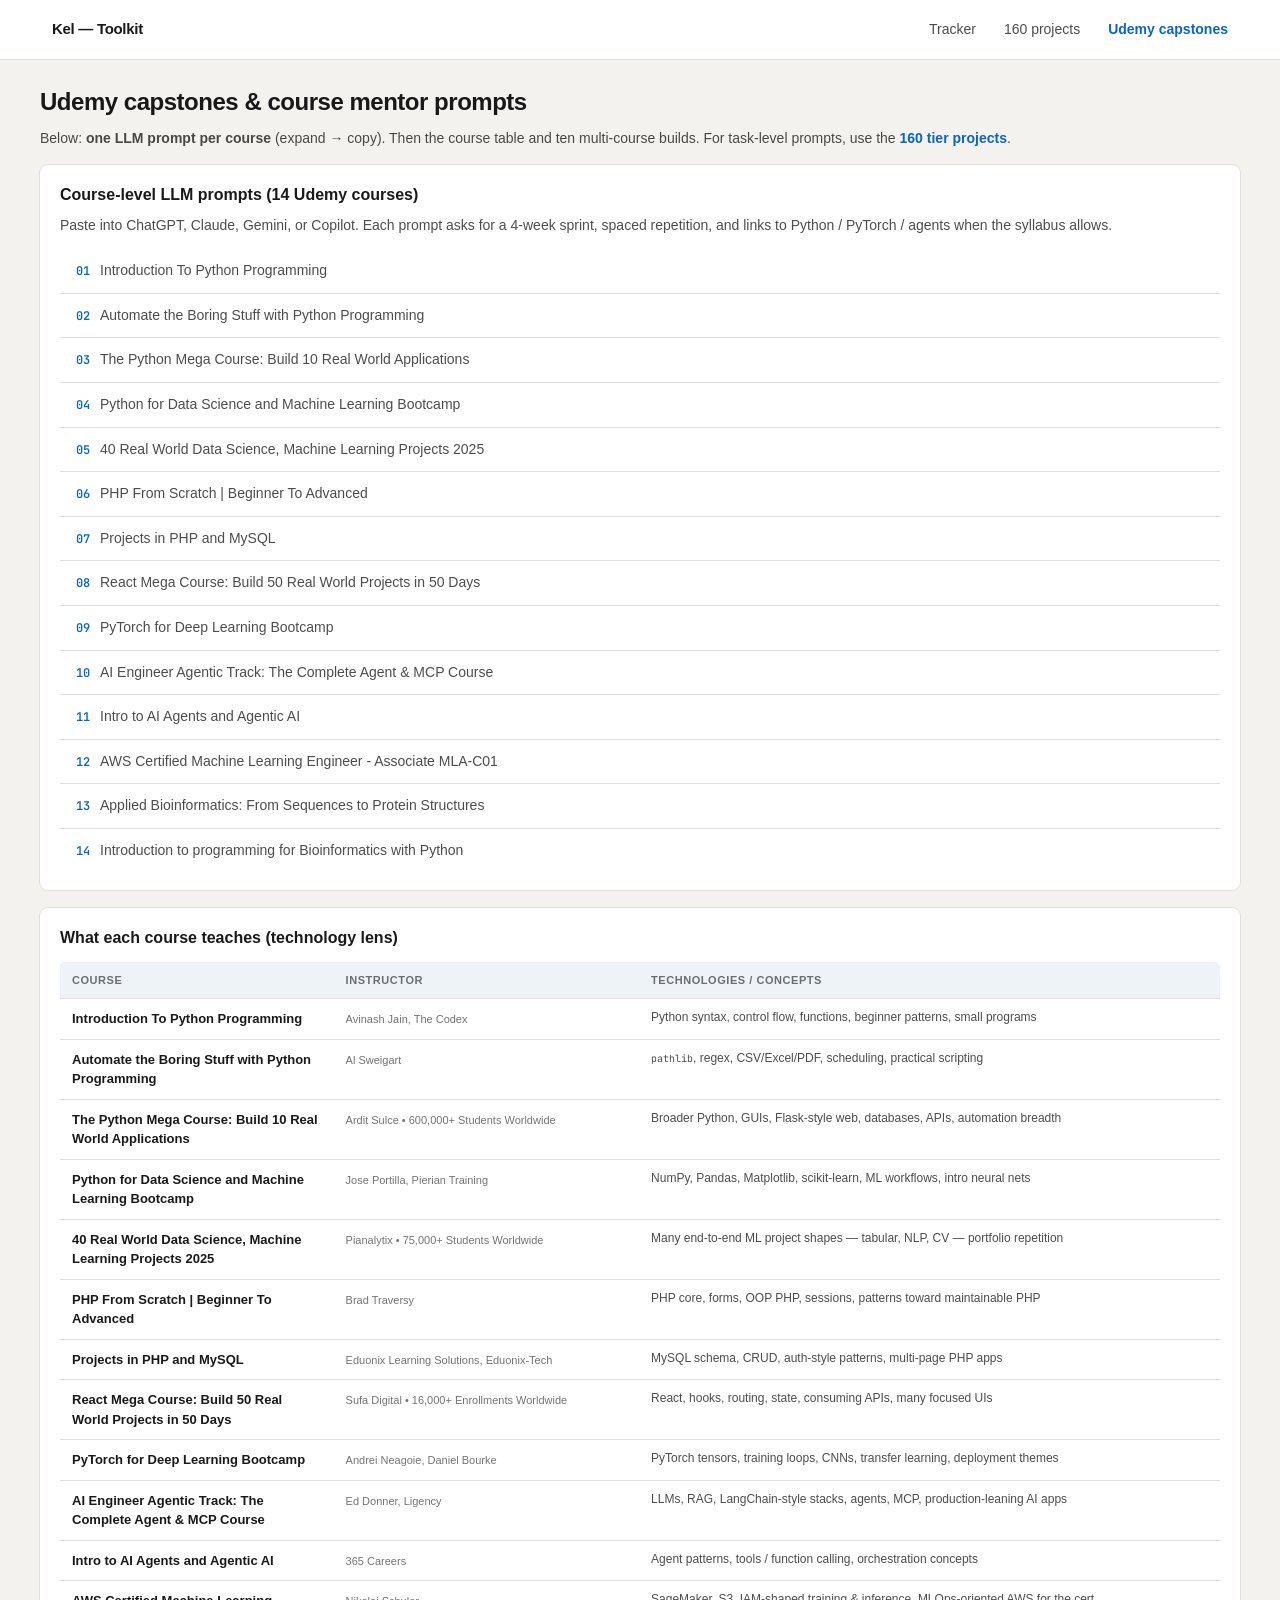
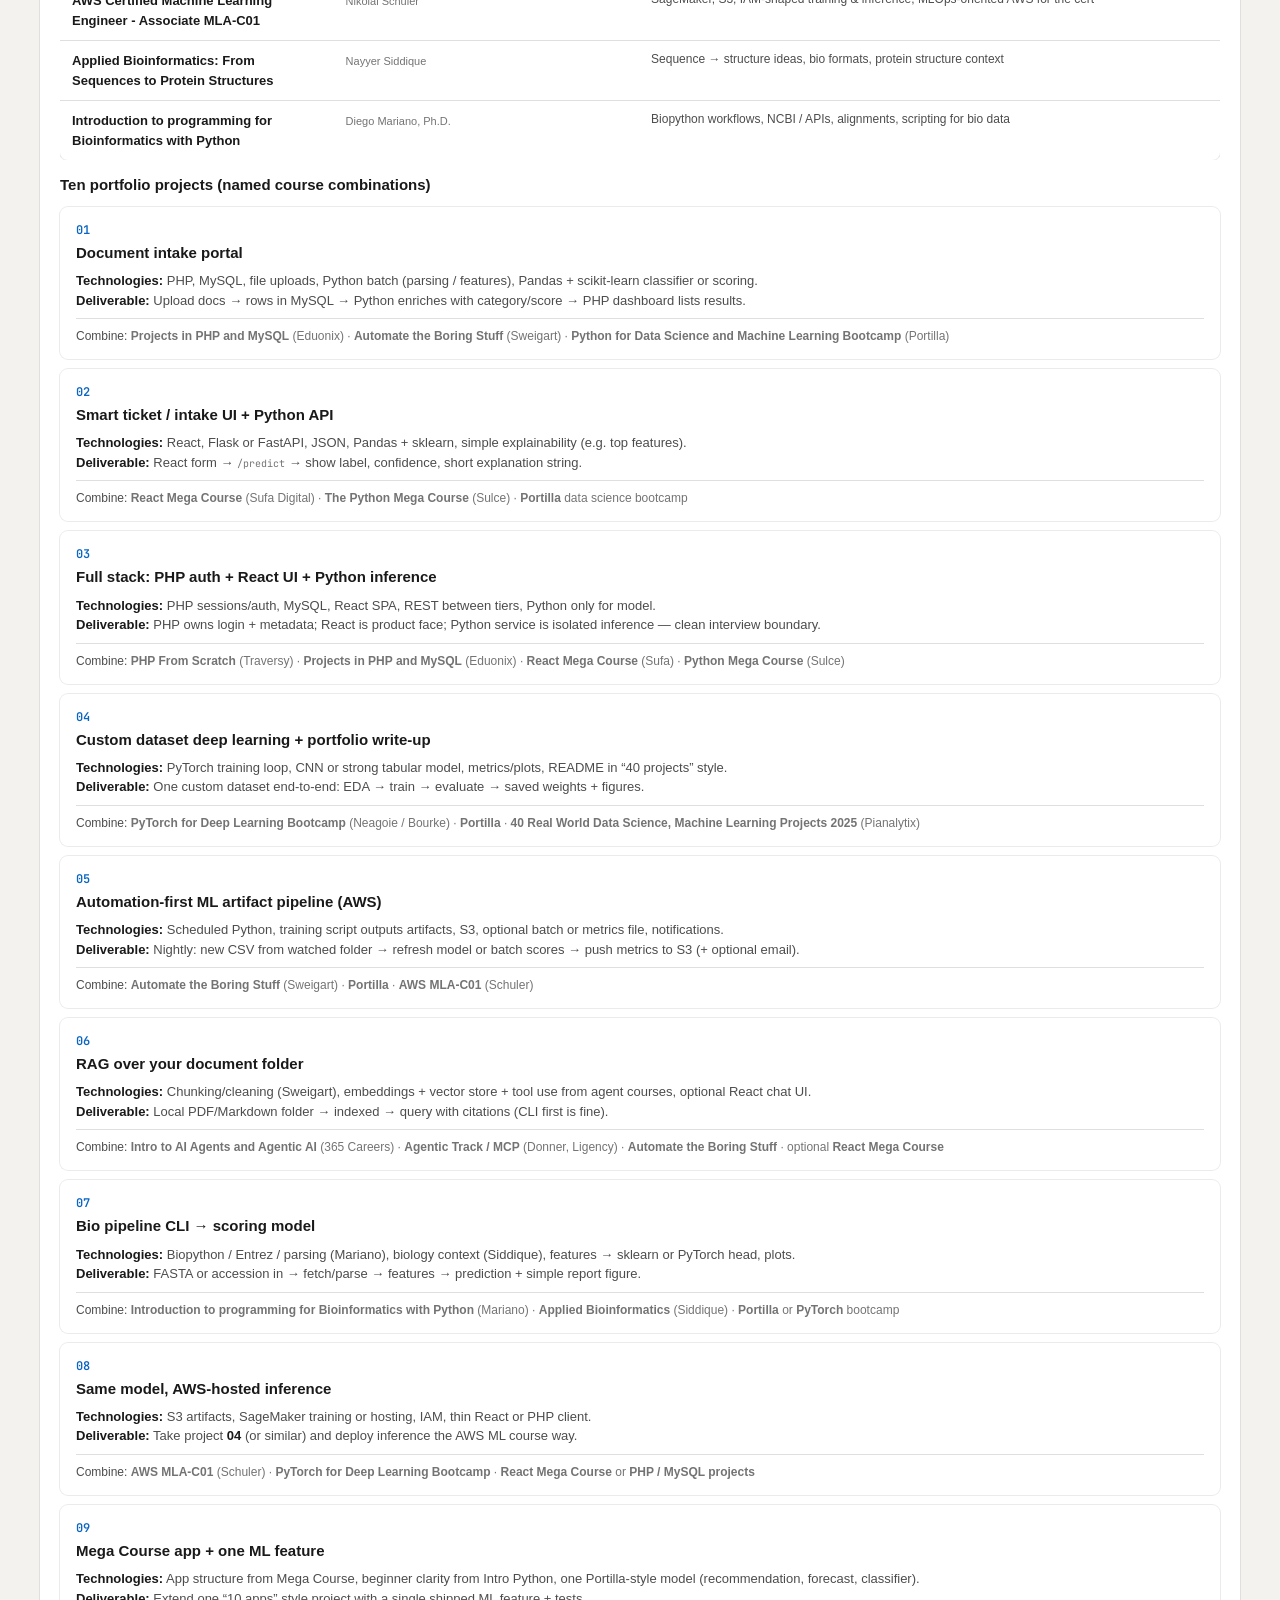
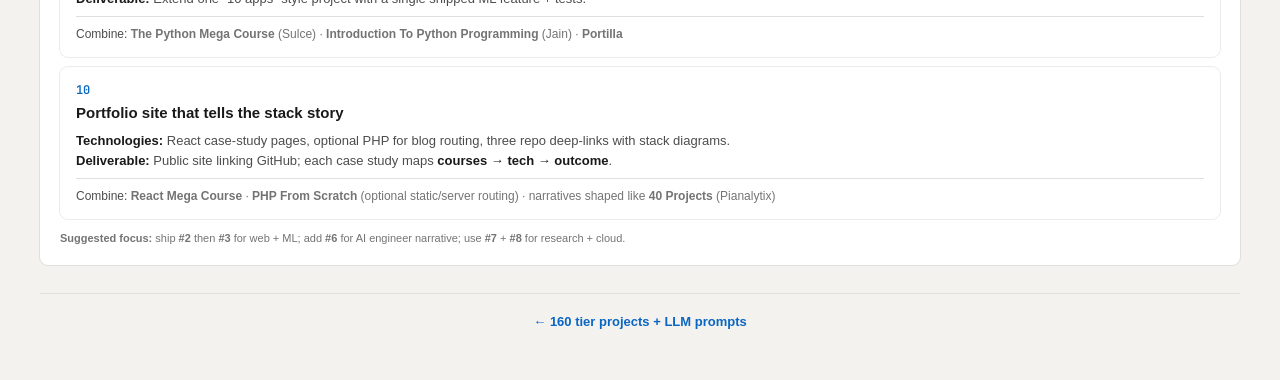
==== capstones.html @ 595ff586 "Initial commit: career toolkit, tracker, curriculum, capstones Made-with: Cursor" ====
<!DOCTYPE html>
<html lang="en">
<head>
<meta charset="UTF-8">
<meta name="viewport" content="width=device-width, initial-scale=1.0">
<title>Udemy capstones — Career toolkit</title>
<link rel="preconnect" href="https://fonts.googleapis.com">
<link href="https://fonts.googleapis.com/css2?family=JetBrains+Mono:wght@400;500&display=swap" rel="stylesheet">
<link rel="stylesheet" href="site.css">
</head>
<body>
<nav class="site-nav">
  <a href="index.html" class="site-brand-link">Kel — Toolkit</a>
  <a href="career_threshold_tracker.html">Tracker</a>
  <a href="curriculum.html">160 projects</a>
  <a href="capstones.html" class="nav-hi">Udemy capstones</a>
</nav>

<div class="sub-hero">
  <h1>Udemy capstones &amp; course mentor prompts</h1>
  <p>Below: <strong>one LLM prompt per course</strong> (expand → copy). Then the course table and ten multi-course builds. For task-level prompts, use the <a href="curriculum.html" class="text-link">160 tier projects</a>.</p>
</div>

<div class="proj-panel" id="udemy-prompts" style="margin-top:0">
  <div class="proj-title">Course-level LLM prompts (14 Udemy courses)</div>
  <p class="proj-intro">Paste into ChatGPT, Claude, Gemini, or Copilot. Each prompt asks for a 4-week sprint, spaced repetition, and links to Python / PyTorch / agents when the syllabus allows.</p>
  <div id="course-prompts-mount"></div>
</div>

<div class="proj-panel">
  <div class="proj-title">What each course teaches (technology lens)</div>
  <div class="ct-wrap">
    <table class="ct" aria-label="Courses and technologies">
      <thead>
        <tr><th>Course</th><th>Instructor</th><th>Technologies / concepts</th></tr>
      </thead>
      <tbody>
        <tr>
          <td>Introduction To Python Programming</td>
          <td><span class="ins">Avinash Jain, The Codex</span></td>
          <td class="tech">Python syntax, control flow, functions, beginner patterns, small programs</td>
        </tr>
        <tr>
          <td>Automate the Boring Stuff with Python Programming</td>
          <td><span class="ins">Al Sweigart</span></td>
          <td class="tech"><code style="font-family:var(--mono);font-size:10px">pathlib</code>, regex, CSV/Excel/PDF, scheduling, practical scripting</td>
        </tr>
        <tr>
          <td>The Python Mega Course: Build 10 Real World Applications</td>
          <td><span class="ins">Ardit Sulce • 600,000+ Students Worldwide</span></td>
          <td class="tech">Broader Python, GUIs, Flask-style web, databases, APIs, automation breadth</td>
        </tr>
        <tr>
          <td>Python for Data Science and Machine Learning Bootcamp</td>
          <td><span class="ins">Jose Portilla, Pierian Training</span></td>
          <td class="tech">NumPy, Pandas, Matplotlib, scikit-learn, ML workflows, intro neural nets</td>
        </tr>
        <tr>
          <td>40 Real World Data Science, Machine Learning Projects 2025</td>
          <td><span class="ins">Pianalytix • 75,000+ Students Worldwide</span></td>
          <td class="tech">Many end-to-end ML project shapes — tabular, NLP, CV — portfolio repetition</td>
        </tr>
        <tr>
          <td>PHP From Scratch | Beginner To Advanced</td>
          <td><span class="ins">Brad Traversy</span></td>
          <td class="tech">PHP core, forms, OOP PHP, sessions, patterns toward maintainable PHP</td>
        </tr>
        <tr>
          <td>Projects in PHP and MySQL</td>
          <td><span class="ins">Eduonix Learning Solutions, Eduonix-Tech</span></td>
          <td class="tech">MySQL schema, CRUD, auth-style patterns, multi-page PHP apps</td>
        </tr>
        <tr>
          <td>React Mega Course: Build 50 Real World Projects in 50 Days</td>
          <td><span class="ins">Sufa Digital • 16,000+ Enrollments Worldwide</span></td>
          <td class="tech">React, hooks, routing, state, consuming APIs, many focused UIs</td>
        </tr>
        <tr>
          <td>PyTorch for Deep Learning Bootcamp</td>
          <td><span class="ins">Andrei Neagoie, Daniel Bourke</span></td>
          <td class="tech">PyTorch tensors, training loops, CNNs, transfer learning, deployment themes</td>
        </tr>
        <tr>
          <td>AI Engineer Agentic Track: The Complete Agent &amp; MCP Course</td>
          <td><span class="ins">Ed Donner, Ligency</span></td>
          <td class="tech">LLMs, RAG, LangChain-style stacks, agents, MCP, production-leaning AI apps</td>
        </tr>
        <tr>
          <td>Intro to AI Agents and Agentic AI</td>
          <td><span class="ins">365 Careers</span></td>
          <td class="tech">Agent patterns, tools / function calling, orchestration concepts</td>
        </tr>
        <tr>
          <td>AWS Certified Machine Learning Engineer - Associate MLA-C01</td>
          <td><span class="ins">Nikolai Schuler</span></td>
          <td class="tech">SageMaker, S3, IAM-shaped training &amp; inference, MLOps-oriented AWS for the cert</td>
        </tr>
        <tr>
          <td>Applied Bioinformatics: From Sequences to Protein Structures</td>
          <td><span class="ins">Nayyer Siddique</span></td>
          <td class="tech">Sequence → structure ideas, bio formats, protein structure context</td>
        </tr>
        <tr>
          <td>Introduction to programming for Bioinformatics with Python</td>
          <td><span class="ins">Diego Mariano, Ph.D.</span></td>
          <td class="tech">Biopython workflows, NCBI / APIs, alignments, scripting for bio data</td>
        </tr>
      </tbody>
    </table>
  </div>

  <div class="combo-cap-h">Ten portfolio projects (named course combinations)</div>

  <div class="combo-card">
    <div class="combo-num">01</div>
    <div class="combo-title">Document intake portal</div>
    <div class="combo-lines">
      <strong>Technologies:</strong> PHP, MySQL, file uploads, Python batch (parsing / features), Pandas + scikit-learn classifier or scoring.<br>
      <strong>Deliverable:</strong> Upload docs → rows in MySQL → Python enriches with category/score → PHP dashboard lists results.
    </div>
    <div class="combo-course"><em>Combine:</em> <strong>Projects in PHP and MySQL</strong> (Eduonix) · <strong>Automate the Boring Stuff</strong> (Sweigart) · <strong>Python for Data Science and Machine Learning Bootcamp</strong> (Portilla)</div>
  </div>

  <div class="combo-card">
    <div class="combo-num">02</div>
    <div class="combo-title">Smart ticket / intake UI + Python API</div>
    <div class="combo-lines">
      <strong>Technologies:</strong> React, Flask or FastAPI, JSON, Pandas + sklearn, simple explainability (e.g. top features).<br>
      <strong>Deliverable:</strong> React form → <code style="font-family:var(--mono);font-size:10px;color:var(--text3)">/predict</code> → show label, confidence, short explanation string.
    </div>
    <div class="combo-course"><em>Combine:</em> <strong>React Mega Course</strong> (Sufa Digital) · <strong>The Python Mega Course</strong> (Sulce) · <strong>Portilla</strong> data science bootcamp</div>
  </div>

  <div class="combo-card">
    <div class="combo-num">03</div>
    <div class="combo-title">Full stack: PHP auth + React UI + Python inference</div>
    <div class="combo-lines">
      <strong>Technologies:</strong> PHP sessions/auth, MySQL, React SPA, REST between tiers, Python only for model.<br>
      <strong>Deliverable:</strong> PHP owns login + metadata; React is product face; Python service is isolated inference — clean interview boundary.
    </div>
    <div class="combo-course"><em>Combine:</em> <strong>PHP From Scratch</strong> (Traversy) · <strong>Projects in PHP and MySQL</strong> (Eduonix) · <strong>React Mega Course</strong> (Sufa) · <strong>Python Mega Course</strong> (Sulce)</div>
  </div>

  <div class="combo-card">
    <div class="combo-num">04</div>
    <div class="combo-title">Custom dataset deep learning + portfolio write-up</div>
    <div class="combo-lines">
      <strong>Technologies:</strong> PyTorch training loop, CNN or strong tabular model, metrics/plots, README in “40 projects” style.<br>
      <strong>Deliverable:</strong> One custom dataset end-to-end: EDA → train → evaluate → saved weights + figures.
    </div>
    <div class="combo-course"><em>Combine:</em> <strong>PyTorch for Deep Learning Bootcamp</strong> (Neagoie / Bourke) · <strong>Portilla</strong> · <strong>40 Real World Data Science, Machine Learning Projects 2025</strong> (Pianalytix)</div>
  </div>

  <div class="combo-card">
    <div class="combo-num">05</div>
    <div class="combo-title">Automation-first ML artifact pipeline (AWS)</div>
    <div class="combo-lines">
      <strong>Technologies:</strong> Scheduled Python, training script outputs artifacts, S3, optional batch or metrics file, notifications.<br>
      <strong>Deliverable:</strong> Nightly: new CSV from watched folder → refresh model or batch scores → push metrics to S3 (+ optional email).
    </div>
    <div class="combo-course"><em>Combine:</em> <strong>Automate the Boring Stuff</strong> (Sweigart) · <strong>Portilla</strong> · <strong>AWS MLA-C01</strong> (Schuler)</div>
  </div>

  <div class="combo-card">
    <div class="combo-num">06</div>
    <div class="combo-title">RAG over your document folder</div>
    <div class="combo-lines">
      <strong>Technologies:</strong> Chunking/cleaning (Sweigart), embeddings + vector store + tool use from agent courses, optional React chat UI.<br>
      <strong>Deliverable:</strong> Local PDF/Markdown folder → indexed → query with citations (CLI first is fine).
    </div>
    <div class="combo-course"><em>Combine:</em> <strong>Intro to AI Agents and Agentic AI</strong> (365 Careers) · <strong>Agentic Track / MCP</strong> (Donner, Ligency) · <strong>Automate the Boring Stuff</strong> · optional <strong>React Mega Course</strong></div>
  </div>

  <div class="combo-card">
    <div class="combo-num">07</div>
    <div class="combo-title">Bio pipeline CLI → scoring model</div>
    <div class="combo-lines">
      <strong>Technologies:</strong> Biopython / Entrez / parsing (Mariano), biology context (Siddique), features → sklearn or PyTorch head, plots.<br>
      <strong>Deliverable:</strong> FASTA or accession in → fetch/parse → features → prediction + simple report figure.
    </div>
    <div class="combo-course"><em>Combine:</em> <strong>Introduction to programming for Bioinformatics with Python</strong> (Mariano) · <strong>Applied Bioinformatics</strong> (Siddique) · <strong>Portilla</strong> or <strong>PyTorch</strong> bootcamp</div>
  </div>

  <div class="combo-card">
    <div class="combo-num">08</div>
    <div class="combo-title">Same model, AWS-hosted inference</div>
    <div class="combo-lines">
      <strong>Technologies:</strong> S3 artifacts, SageMaker training or hosting, IAM, thin React or PHP client.<br>
      <strong>Deliverable:</strong> Take project <strong>04</strong> (or similar) and deploy inference the AWS ML course way.
    </div>
    <div class="combo-course"><em>Combine:</em> <strong>AWS MLA-C01</strong> (Schuler) · <strong>PyTorch for Deep Learning Bootcamp</strong> · <strong>React Mega Course</strong> or <strong>PHP / MySQL projects</strong></div>
  </div>

  <div class="combo-card">
    <div class="combo-num">09</div>
    <div class="combo-title">Mega Course app + one ML feature</div>
    <div class="combo-lines">
      <strong>Technologies:</strong> App structure from Mega Course, beginner clarity from Intro Python, one Portilla-style model (recommendation, forecast, classifier).<br>
      <strong>Deliverable:</strong> Extend one “10 apps” style project with a single shipped ML feature + tests.
    </div>
    <div class="combo-course"><em>Combine:</em> <strong>The Python Mega Course</strong> (Sulce) · <strong>Introduction To Python Programming</strong> (Jain) · <strong>Portilla</strong></div>
  </div>

  <div class="combo-card">
    <div class="combo-num">10</div>
    <div class="combo-title">Portfolio site that tells the stack story</div>
    <div class="combo-lines">
      <strong>Technologies:</strong> React case-study pages, optional PHP for blog routing, three repo deep-links with stack diagrams.<br>
      <strong>Deliverable:</strong> Public site linking GitHub; each case study maps <strong>courses → tech → outcome</strong>.
    </div>
    <div class="combo-course"><em>Combine:</em> <strong>React Mega Course</strong> · <strong>PHP From Scratch</strong> (optional static/server routing) · narratives shaped like <strong>40 Projects</strong> (Pianalytix)</div>
  </div>

  <p class="proj-intro" style="margin-top:0.75rem;margin-bottom:0;font-size:11px;color:var(--text3)">
    <strong>Suggested focus:</strong> ship <strong>#2</strong> then <strong>#3</strong> for web + ML; add <strong>#6</strong> for AI engineer narrative; use <strong>#7</strong> + <strong>#8</strong> for research + cloud.
  </p>
</div>

<p class="save-note"><a href="curriculum.html" class="text-link">← 160 tier projects + LLM prompts</a></p>
<script src="course_prompts.js"></script>
<script>
  renderCoursePrompts("course-prompts-mount");
</script>
</body>
</html>
---- site.css ----
/* Shared styles — LinkedIn-inspired layout, full width */
:root {
  --page-pad: clamp(16px, 4vw, 40px);

  --bg: #f3f2ef;
  --bg2: #ffffff;
  --bg3: #eef3f8;
  --border: #e0dfdc;
  --border-hi: #d0cfcd;
  --text: rgba(0, 0, 0, 0.9);
  --text2: rgba(0, 0, 0, 0.7);
  --text3: rgba(0, 0, 0, 0.55);

  --accent: #0a66c2;
  --accent-hover: #004182;
  --accent-bg: #e8f3ff;

  --teal: var(--accent);
  --teal-dim: var(--accent-hover);
  --teal-bg: var(--accent-bg);

  --purple: #6b3fd4;
  --purple-bg: #f3f0ff;
  --blue: #0a66c2;
  --blue-bg: #e8f3ff;
  --amber: #b54708;
  --pink: #b2407a;
  --font: -apple-system, BlinkMacSystemFont, "Segoe UI", Roboto, "Helvetica Neue", Helvetica, Arial, sans-serif;
  --mono: "JetBrains Mono", ui-monospace, "Cascadia Code", monospace;
  --radius: 8px;
  --radius-lg: 8px;
  --shadow-card: 0 0 0 1px rgba(0, 0, 0, 0.08);
  --shadow-card-hover: 0 0 0 1px rgba(0, 0, 0, 0.12), 0 4px 12px rgba(0, 0, 0, 0.06);
}

.text-link {
  color: var(--accent);
  text-decoration: none;
  font-weight: 600;
}
.text-link:hover {
  text-decoration: underline;
  color: var(--accent-hover);
}

* { box-sizing: border-box; margin: 0; padding: 0; }
html {
  background: var(--bg);
  color: var(--text);
  font-family: var(--font);
  font-size: 14px;
  line-height: 1.5;
}
body {
  margin: 0;
  max-width: none;
  width: 100%;
  padding: 0 var(--page-pad) 3.5rem;
  box-sizing: border-box;
}

.site-nav {
  display: flex;
  flex-wrap: wrap;
  align-items: center;
  gap: 2px 4px;
  padding: 10px var(--page-pad);
  margin-left: calc(-1 * var(--page-pad));
  margin-right: calc(-1 * var(--page-pad));
  margin-bottom: 20px;
  width: calc(100% + 2 * var(--page-pad));
  max-width: 100vw;
  box-sizing: border-box;
  background: var(--bg2);
  border: none;
  border-bottom: 1px solid var(--border);
  border-radius: 0;
  box-shadow: none;
}
.site-nav a {
  font-size: 14px;
  font-weight: 500;
  color: var(--text2);
  text-decoration: none;
  padding: 8px 12px;
  border-radius: 4px;
  border: none;
  transition: background 0.15s, color 0.15s;
}
.site-nav a:hover {
  color: var(--text);
  background: var(--bg3);
}
.site-nav a.nav-hi {
  color: var(--accent);
  background: transparent;
  font-weight: 600;
}
.site-nav .site-brand-link {
  font-size: 15px;
  font-weight: 600;
  color: var(--text);
  margin-right: auto;
  letter-spacing: -0.02em;
  text-transform: none;
  text-decoration: none;
}
.site-nav .site-brand-link:hover {
  color: var(--accent);
  background: transparent;
}

.sub-hero { padding: 0.35rem 0 1.1rem; }
.sub-hero h1 { font-size: 24px; font-weight: 600; margin-bottom: 8px; letter-spacing: -0.02em; color: var(--text); }
.sub-hero p { font-size: 14px; color: var(--text2); line-height: 1.55; }

.proj-panel {
  background: var(--bg2);
  border: none;
  border-radius: var(--radius-lg);
  padding: 18px 20px;
  margin-top: 1.25rem;
  box-shadow: var(--shadow-card);
}
.proj-title { font-size: 16px; font-weight: 600; color: var(--text); margin-bottom: 8px; }
.proj-intro { font-size: 14px; color: var(--text2); line-height: 1.55; margin-bottom: 12px; }

.compound-intro { font-size: 14px; color: var(--text2); line-height: 1.55; margin-bottom: 1rem; }
.compound-legend {
  display: grid;
  grid-template-columns: repeat(auto-fill, minmax(200px, 1fr));
  gap: 8px;
  margin-bottom: 1.25rem;
  font-size: 12px;
  color: var(--text3);
  line-height: 1.45;
}
.compound-legend span {
  padding: 8px 12px;
  border-radius: var(--radius);
  background: var(--bg2);
  border: none;
  box-shadow: var(--shadow-card);
}

.tier-grid {
  display: grid;
  gap: 12px;
  margin-top: 1rem;
  grid-template-columns: repeat(auto-fill, minmax(min(100%, 320px), 1fr));
}
.tier-link-card {
  display: flex;
  align-items: flex-start;
  gap: 14px;
  padding: 16px 18px;
  background: var(--bg2);
  border: none;
  border-radius: var(--radius);
  text-decoration: none;
  color: inherit;
  box-shadow: var(--shadow-card);
  transition: box-shadow 0.2s, transform 0.15s;
}
.tier-link-card:hover {
  box-shadow: var(--shadow-card-hover);
  transform: translateY(-1px);
}
.tier-link-card .tn { font-family: var(--mono); font-size: 18px; font-weight: 600; color: var(--accent); min-width: 28px; }
.tier-link-card .tt { font-size: 15px; font-weight: 600; color: var(--text); margin-bottom: 4px; }
.tier-link-card .td { font-size: 13px; color: var(--text3); line-height: 1.45; }

.tier-block {
  border: none;
  border-radius: var(--radius-lg);
  margin-bottom: 1rem;
  overflow: hidden;
  background: var(--bg2);
  box-shadow: var(--shadow-card);
}
.tier-block.t1 { border-left: 4px solid var(--text3); }
.tier-block.t2 { border-left: 4px solid #6a7d72; }
.tier-block.t3 { border-left: 4px solid var(--teal-dim); }
.tier-block.t4 { border-left: 4px solid var(--teal); }
.tier-block.t5 { border-left: 4px solid var(--blue); }
.tier-block.t6 { border-left: 4px solid var(--purple); }
.tier-block.t7 { border-left: 4px solid var(--amber); }
.tier-block.t8 { border-left: 4px solid var(--pink); }
.tier-head {
  display: flex;
  align-items: flex-start;
  gap: 12px;
  padding: 14px 16px;
  background: var(--bg3);
  border-bottom: 1px solid var(--border);
}
.tier-num {
  font-family: var(--mono);
  font-size: 22px;
  font-weight: 600;
  color: var(--accent);
  line-height: 1;
  min-width: 28px;
}
.tier-head-text { flex: 1; min-width: 0; }
.tier-name { font-size: 15px; font-weight: 600; color: var(--text); margin: 0 0 4px; line-height: 1.25; }
.tier-hint { font-size: 13px; color: var(--text3); margin: 0; line-height: 1.45; }
.tier-count { font-family: var(--mono); font-size: 11px; color: var(--text3); white-space: nowrap; padding-top: 4px; }
.tier-projects { padding: 0; }

.cp-proj { border-bottom: 1px solid var(--border); }
.cp-proj:last-child { border-bottom: none; }
.cp-proj summary {
  list-style: none;
  cursor: pointer;
  display: flex;
  align-items: baseline;
  gap: 10px;
  padding: 12px 16px;
  font-size: 14px;
  color: var(--text);
  transition: background 0.15s;
}
.cp-proj summary::-webkit-details-marker { display: none; }
.cp-proj summary::marker { content: ""; }
.cp-proj summary:hover { background: var(--bg3); }
.cp-proj[open] summary { background: var(--bg3); border-bottom: 1px solid var(--border); }
.cp-proj-num { font-family: var(--mono); font-size: 12px; color: var(--accent); font-weight: 600; flex-shrink: 0; }
.cp-proj-title { font-weight: 500; color: var(--text2); line-height: 1.4; }
.cp-proj-body { padding: 0 16px 16px 16px; padding-left: 52px; }
.cp-proj-label {
  font-size: 11px;
  font-weight: 600;
  text-transform: uppercase;
  letter-spacing: 0.06em;
  color: var(--text3);
  margin: 10px 0 4px;
}
.cp-proj-label:first-child { margin-top: 4px; }
.cp-proj-text { font-size: 13px; color: var(--text2); line-height: 1.5; margin: 0; }

.prompt-block { margin-top: 12px; padding-top: 12px; border-top: 1px dashed var(--border); }
.prompt-hint { font-size: 12px; color: var(--text3); margin: 4px 0 8px; line-height: 1.45; }
.prompt-box {
  width: 100%;
  min-height: 200px;
  padding: 12px 14px;
  font-family: var(--mono);
  font-size: 11px;
  line-height: 1.45;
  color: var(--text2);
  background: var(--bg3);
  border: 1px solid var(--border);
  border-radius: var(--radius);
  resize: vertical;
  margin-bottom: 8px;
}
.copy-btn {
  font-family: var(--font);
  font-size: 13px;
  font-weight: 600;
  padding: 8px 20px;
  border-radius: 24px;
  border: 1px solid var(--accent);
  background: transparent;
  color: var(--accent);
  cursor: pointer;
  transition: background 0.15s, border-color 0.15s;
}
.copy-btn:hover {
  background: var(--accent-bg);
  border-color: var(--accent-hover);
  color: var(--accent-hover);
}
.copy-btn.copied { color: var(--text); border-color: var(--border-hi); background: var(--bg3); }

.ct-wrap { overflow-x: auto; margin: 12px 0 1rem; -webkit-overflow-scrolling: touch; }
.ct {
  width: 100%;
  min-width: 520px;
  border-collapse: collapse;
  font-size: 12px;
  border: none;
  border-radius: var(--radius);
  overflow: hidden;
  background: var(--bg2);
  box-shadow: var(--shadow-card);
}
.ct th, .ct td { padding: 10px 12px; text-align: left; border-bottom: 1px solid var(--border); vertical-align: top; }
.ct th { background: var(--bg3); color: var(--text3); font-weight: 600; font-size: 11px; text-transform: uppercase; letter-spacing: 0.05em; }
.ct tr:last-child td { border-bottom: none; }
.ct td:first-child { color: var(--text); font-weight: 600; font-size: 13px; max-width: 220px; }
.ct .ins { display: block; color: var(--text3); font-size: 11px; font-weight: 400; margin-top: 3px; line-height: 1.35; }
.ct .tech { color: var(--text2); line-height: 1.45; }
.combo-cap-h { font-size: 15px; font-weight: 600; color: var(--text); margin: 1rem 0 10px; }
.combo-card {
  border: none;
  border-radius: var(--radius);
  padding: 14px 16px;
  margin-bottom: 10px;
  background: var(--bg2);
  box-shadow: var(--shadow-card);
}
.combo-num { font-family: var(--mono); font-size: 12px; color: var(--accent); font-weight: 600; margin-bottom: 4px; }
.combo-title { font-size: 15px; font-weight: 600; color: var(--text); margin-bottom: 8px; line-height: 1.35; }
.combo-lines { font-size: 13px; color: var(--text2); line-height: 1.5; }
.combo-lines strong { color: var(--text); font-weight: 600; }
.combo-course { margin: 8px 0 0; padding: 8px 0 0; border-top: 1px solid var(--border); font-size: 12px; color: var(--text3); line-height: 1.5; }
.combo-course em { color: var(--text2); font-style: normal; }

.save-note {
  text-align: center;
  font-size: 13px;
  color: var(--text3);
  margin-top: 2rem;
  padding-top: 1.25rem;
  border-top: 1px solid var(--border);
}

@media (max-width: 520px) {
  .cp-proj-body { padding-left: 16px; }
  .tier-head { flex-wrap: wrap; }
  .tier-count { width: 100%; padding-top: 8px; }
}

/* Tier tabs — full bleed + sticky */
.tier-tabs {
  display: flex;
  flex-wrap: nowrap;
  gap: 6px;
  align-items: center;
  padding: 10px var(--page-pad);
  margin-left: calc(-1 * var(--page-pad));
  margin-right: calc(-1 * var(--page-pad));
  margin-bottom: 1.25rem;
  width: calc(100% + 2 * var(--page-pad));
  max-width: 100vw;
  box-sizing: border-box;
  background: var(--bg2);
  border: none;
  border-bottom: 1px solid var(--border);
  border-radius: 0;
  overflow-x: auto;
  -webkit-overflow-scrolling: touch;
  scrollbar-width: thin;
  position: sticky;
  top: 0;
  z-index: 20;
  box-shadow: 0 1px 2px rgba(0, 0, 0, 0.06);
}
.tier-tabs::-webkit-scrollbar { height: 4px; }
.tier-tabs::-webkit-scrollbar-thumb {
  background: var(--border-hi);
  border-radius: 2px;
}
.tier-tab {
  flex: 0 0 auto;
  font-family: var(--mono);
  font-size: 13px;
  font-weight: 600;
  padding: 8px 14px;
  border-radius: 24px;
  border: 1px solid transparent;
  color: var(--text2);
  text-decoration: none;
  transition: color 0.15s, border-color 0.15s, background 0.15s;
  line-height: 1.2;
}
.tier-tab:hover {
  color: var(--accent);
  border-color: var(--border);
  background: var(--bg3);
}
.tier-tab.is-active {
  color: var(--accent);
  border-color: var(--accent);
  background: var(--accent-bg);
  pointer-events: none;
  cursor: default;
}
.tier-tab.tier-tab-overview {
  font-family: var(--font);
  font-weight: 600;
  font-size: 13px;
  margin-right: 4px;
  padding-left: 16px;
  padding-right: 16px;
}

@media (max-width: 600px) {
  body { padding-bottom: 2.5rem; }
}
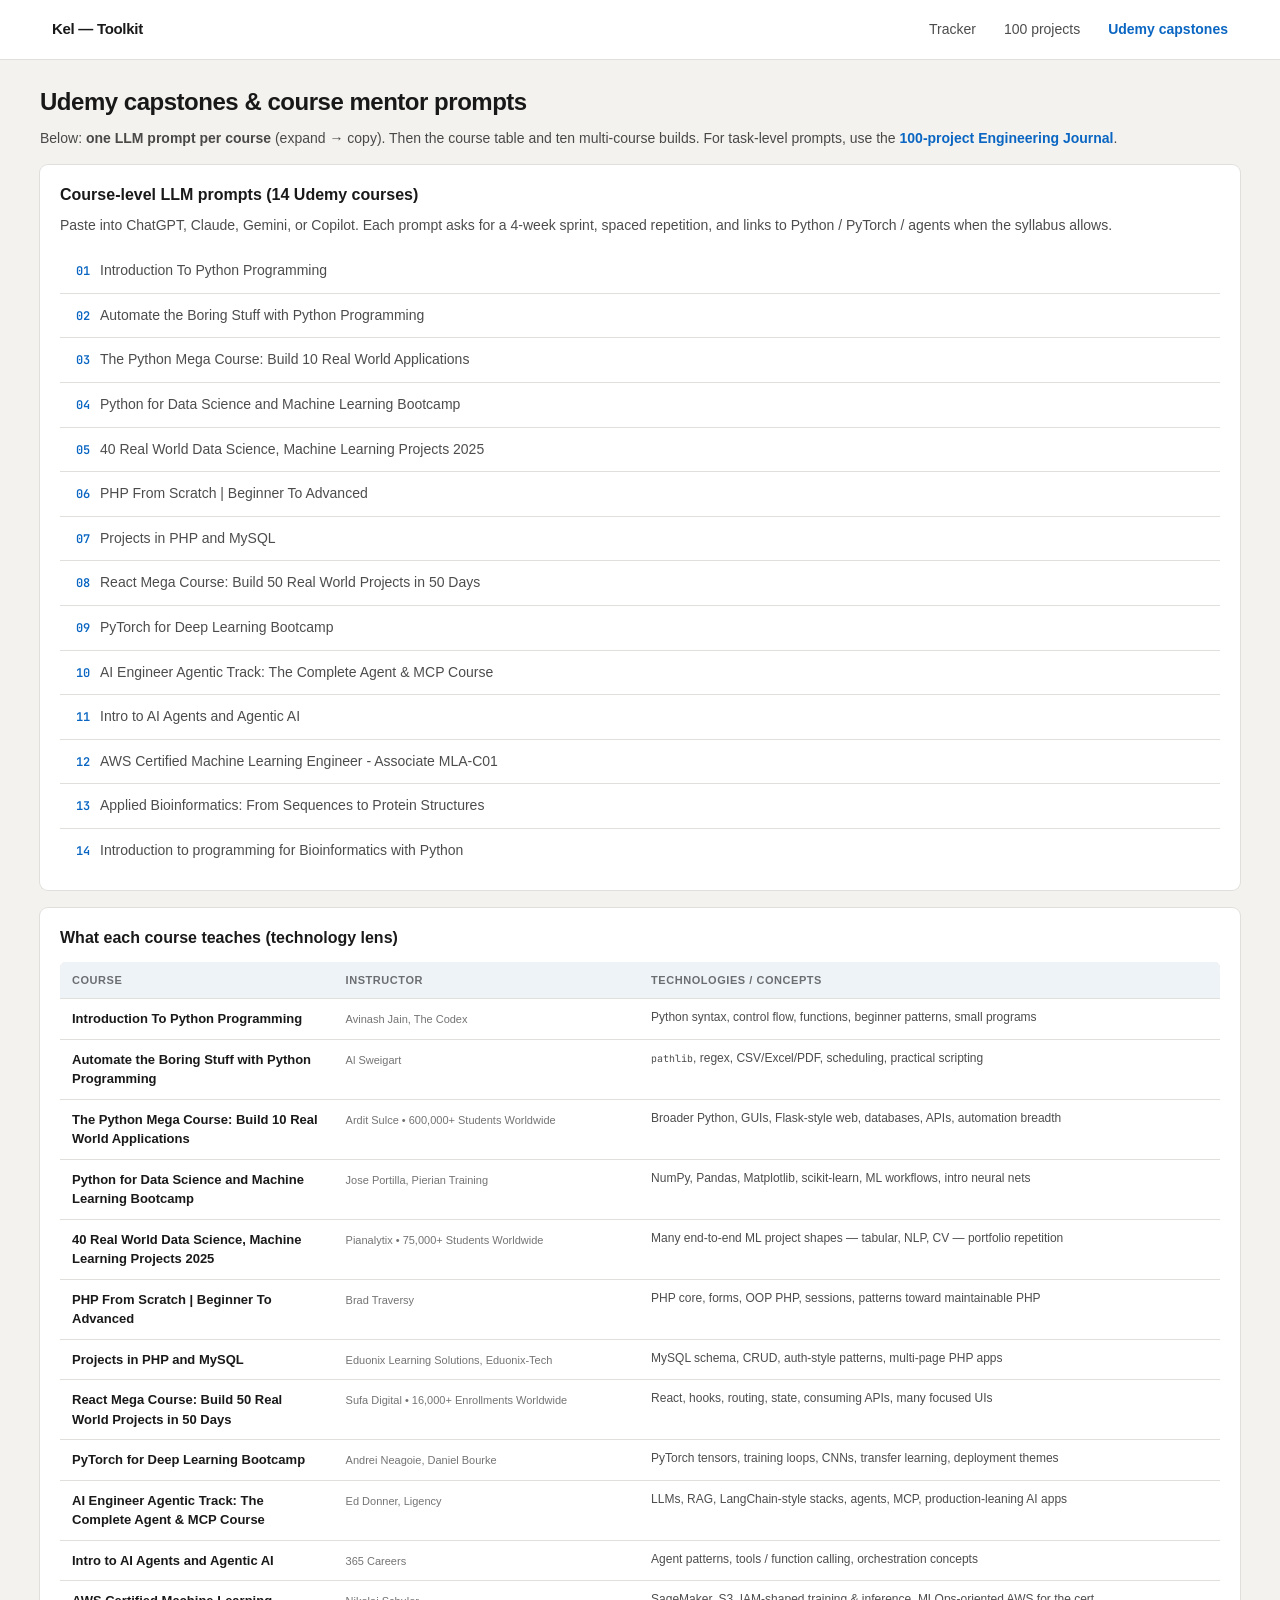
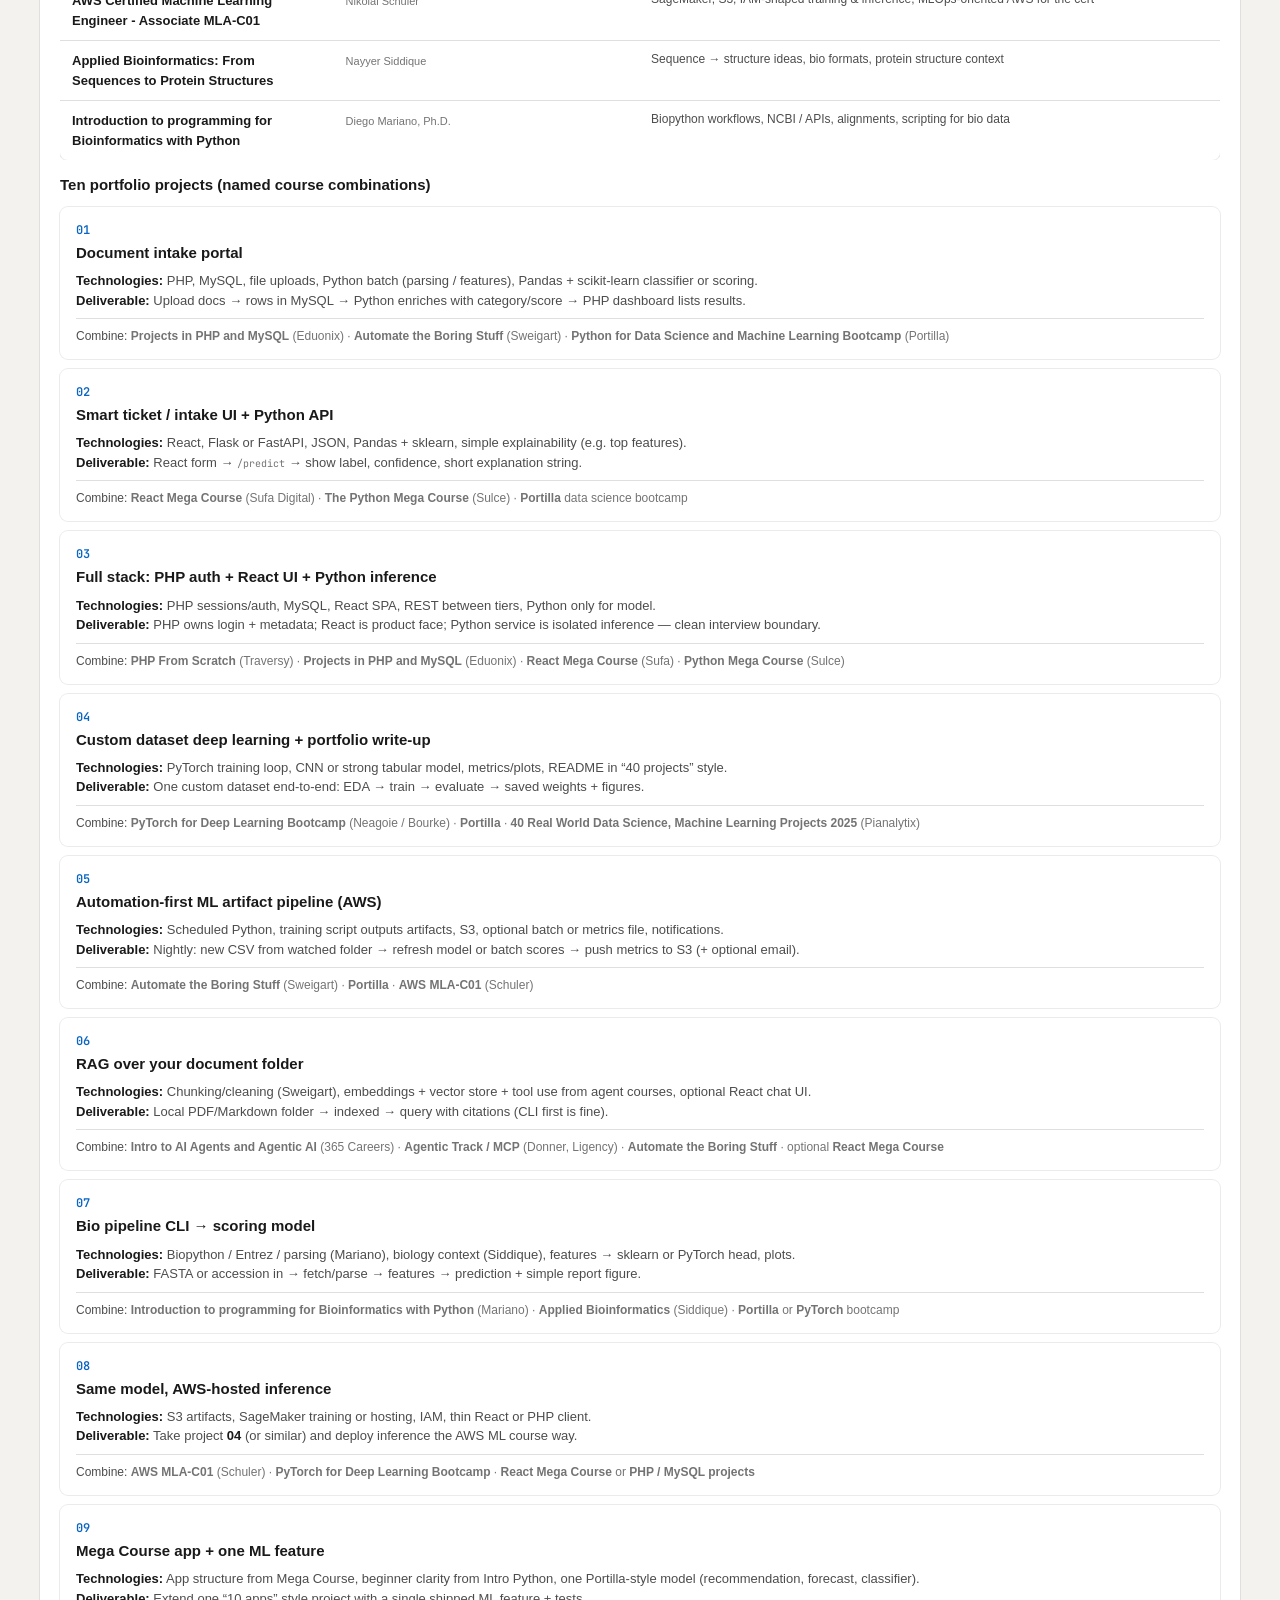
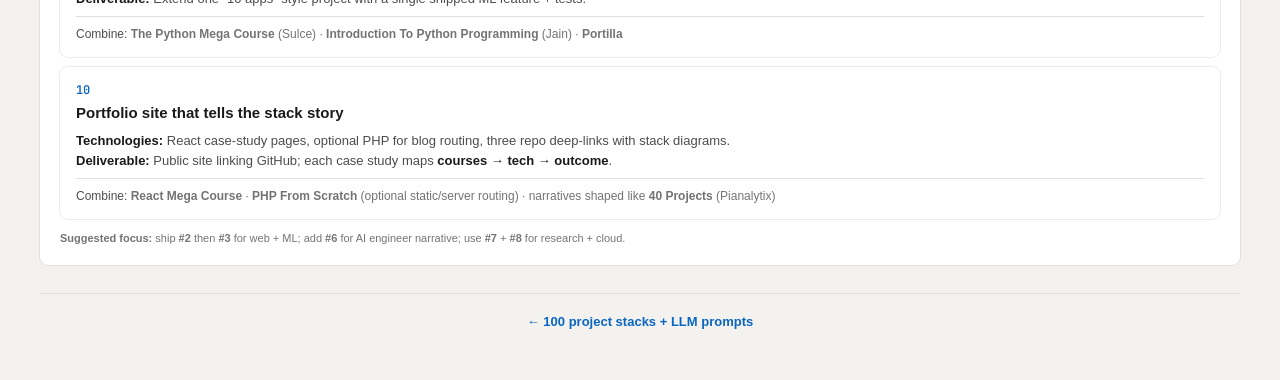
==== commit 8d686d23: "Update curriculum: LLM novice track, projects config, and site pages. Made-with: Cursor" ====
--- a/capstones.html
+++ b/capstones.html
@@ -12,13 +12,13 @@
 <nav class="site-nav">
   <a href="index.html" class="site-brand-link">Kel — Toolkit</a>
   <a href="career_threshold_tracker.html">Tracker</a>
-  <a href="curriculum.html">160 projects</a>
+  <a href="curriculum.html">100 projects</a>
   <a href="capstones.html" class="nav-hi">Udemy capstones</a>
 </nav>
 
 <div class="sub-hero">
   <h1>Udemy capstones &amp; course mentor prompts</h1>
-  <p>Below: <strong>one LLM prompt per course</strong> (expand → copy). Then the course table and ten multi-course builds. For task-level prompts, use the <a href="curriculum.html" class="text-link">160 tier projects</a>.</p>
+  <p>Below: <strong>one LLM prompt per course</strong> (expand → copy). Then the course table and ten multi-course builds. For task-level prompts, use the <a href="curriculum.html" class="text-link">100-project Engineering Journal</a>.</p>
 </div>
 
 <div class="proj-panel" id="udemy-prompts" style="margin-top:0">
@@ -216,7 +216,7 @@
   </p>
 </div>
 
-<p class="save-note"><a href="curriculum.html" class="text-link">← 160 tier projects + LLM prompts</a></p>
+<p class="save-note"><a href="curriculum.html" class="text-link">← 100 project stacks + LLM prompts</a></p>
 <script src="course_prompts.js"></script>
 <script>
   renderCoursePrompts("course-prompts-mount");
--- a/site.css
+++ b/site.css
@@ -390,3 +390,258 @@
 @media (max-width: 600px) {
   body { padding-bottom: 2.5rem; }
 }
+
+/* Portfolio projects system */
+:root {
+  --stack-teal: #1D9E75;
+  --stack-purple: #7F77DD;
+  --stack-gray: #888780;
+  --stack-amber: #BA7517;
+  --stack-blue: #378ADD;
+  --status-complete: #639922;
+  --status-progress: #BA7517;
+  --status-planned: rgba(136, 135, 128, 0.75);
+}
+
+.projects-summary {
+  display: flex;
+  flex-wrap: wrap;
+  gap: 8px;
+  margin-top: 12px;
+}
+.pj-stat {
+  font-size: 12px;
+  color: var(--text2);
+  background: var(--bg2);
+  padding: 6px 10px;
+  border-radius: 20px;
+  box-shadow: var(--shadow-card);
+}
+
+.stack-nav {
+  display: grid;
+  grid-template-columns: repeat(auto-fit, minmax(200px, 1fr));
+  gap: 10px;
+  margin-bottom: 1rem;
+}
+.stack-card {
+  background: var(--bg2);
+  box-shadow: var(--shadow-card);
+  border-radius: var(--radius);
+  text-decoration: none;
+  color: var(--text);
+  padding: 12px 14px;
+  border-top: 3px solid var(--border-hi);
+}
+.stack-card:hover { box-shadow: var(--shadow-card-hover); }
+.stack-card-top {
+  display: flex;
+  justify-content: space-between;
+  font-size: 11px;
+  color: var(--text3);
+  margin-bottom: 5px;
+}
+.stack-short { font-family: var(--mono); color: var(--text2); font-weight: 600; }
+.stack-name { font-size: 14px; font-weight: 600; margin-bottom: 2px; }
+.stack-meta { font-size: 12px; color: var(--text3); }
+
+.stack-teal { border-color: var(--stack-teal); }
+.stack-purple { border-color: var(--stack-purple); }
+.stack-gray { border-color: var(--stack-gray); }
+.stack-amber { border-color: var(--stack-amber); }
+.stack-blue { border-color: var(--stack-blue); }
+
+.portfolio-layout {
+  display: grid;
+  grid-template-columns: minmax(0, 1fr) 300px;
+  gap: 16px;
+}
+.portfolio-main { min-width: 0; }
+.learning-sidebar {
+  position: sticky;
+  top: 10px;
+  align-self: start;
+  background: var(--bg2);
+  box-shadow: var(--shadow-card);
+  border-radius: var(--radius);
+  padding: 12px;
+}
+.learning-sidebar h3 { font-size: 15px; margin-bottom: 8px; }
+.next-item {
+  border-bottom: 1px solid var(--border);
+  padding: 10px 0;
+}
+.next-item:last-child { border-bottom: none; }
+.next-item h4 { font-size: 14px; margin-bottom: 4px; }
+.next-item p { font-size: 12px; color: var(--text2); margin: 2px 0; }
+.next-why { font-style: italic; color: var(--text3); }
+.next-ref { font-size: 11px; color: var(--text3); }
+.sidebar-note { margin-top: 10px; font-size: 12px; color: var(--text3); }
+
+.pj-stack {
+  margin-bottom: 1rem;
+  background: var(--bg2);
+  box-shadow: var(--shadow-card);
+  border-radius: var(--radius-lg);
+  overflow: hidden;
+}
+.pj-stack-header {
+  display: flex;
+  justify-content: space-between;
+  gap: 12px;
+  padding: 14px 16px;
+  border-left: 4px solid var(--border-hi);
+  background: var(--bg3);
+}
+.pj-stack-header h2 { font-size: 18px; margin: 0 0 4px; }
+.pj-stack-kicker { font-family: var(--mono); font-size: 11px; color: var(--text3); margin-bottom: 3px; }
+.pj-stack-unlock { font-size: 12px; color: var(--text2); }
+.pj-stack-salary { font-family: var(--mono); font-size: 12px; color: var(--text2); white-space: nowrap; align-self: center; }
+.pj-stack-header.stack-teal { border-left-color: var(--stack-teal); }
+.pj-stack-header.stack-purple { border-left-color: var(--stack-purple); }
+.pj-stack-header.stack-gray { border-left-color: var(--stack-gray); }
+.pj-stack-header.stack-amber { border-left-color: var(--stack-amber); }
+.pj-stack-header.stack-blue { border-left-color: var(--stack-blue); }
+
+.pj-tier-group { padding: 10px 14px; }
+.pj-tier-title {
+  font-size: 12px;
+  text-transform: uppercase;
+  letter-spacing: 0.05em;
+  color: var(--text3);
+  margin-bottom: 8px;
+}
+.pj-tier-rail {
+  border-left: 3px solid var(--border-hi);
+  padding-left: 10px;
+}
+.pj-tier-rail.stack-teal { border-left-color: var(--stack-teal); }
+.pj-tier-rail.stack-purple { border-left-color: var(--stack-purple); }
+.pj-tier-rail.stack-gray { border-left-color: var(--stack-gray); }
+.pj-tier-rail.stack-amber { border-left-color: var(--stack-amber); }
+.pj-tier-rail.stack-blue { border-left-color: var(--stack-blue); }
+
+.pj-card {
+  background: var(--bg2);
+  box-shadow: var(--shadow-card);
+  border-radius: var(--radius);
+  padding: 12px;
+  margin-bottom: 10px;
+}
+.pj-top-row {
+  display: flex;
+  flex-wrap: wrap;
+  gap: 6px;
+  margin-bottom: 8px;
+}
+.pj-badge, .pj-chip, .pj-status {
+  font-size: 11px;
+  border-radius: 20px;
+  padding: 4px 8px;
+}
+.pj-badge { font-family: var(--mono); background: var(--bg3); color: var(--text2); }
+.pj-chip { background: var(--accent-bg); color: var(--accent); }
+.pj-status { color: #fff; }
+.pj-status-complete { background: var(--status-complete); }
+.pj-status-in-progress { background: var(--status-progress); }
+.pj-status-planned { background: var(--status-planned); color: #fff; }
+
+.pj-title { font-size: 18px; font-weight: 500; margin-bottom: 8px; }
+.pj-line { font-size: 13px; color: var(--text2); margin-bottom: 6px; }
+.pj-compounding { font-size: 13px; color: var(--text3); font-style: italic; margin-bottom: 8px; }
+.pj-skills { display: flex; flex-wrap: wrap; gap: 6px; margin-bottom: 10px; }
+.pj-skill {
+  font-size: 11px;
+  padding: 4px 8px;
+  border-radius: 999px;
+  background: var(--bg3);
+  color: var(--text2);
+}
+.pj-links-row {
+  display: flex;
+  flex-wrap: wrap;
+  align-items: center;
+  gap: 8px;
+}
+.pj-link {
+  border: 1px solid var(--accent);
+  color: var(--accent);
+  background: transparent;
+  border-radius: 20px;
+  padding: 5px 10px;
+  font-size: 12px;
+  text-decoration: none;
+  cursor: pointer;
+}
+.pj-link:hover { background: var(--accent-bg); color: var(--accent-hover); border-color: var(--accent-hover); }
+.pj-link-muted { border-color: var(--border); color: var(--text3); pointer-events: none; }
+.status-toggle {
+  margin-left: auto;
+  font-size: 11px;
+  color: var(--text3);
+  background: transparent;
+  border: 1px dashed var(--border);
+  border-radius: 16px;
+  padding: 4px 8px;
+  cursor: pointer;
+}
+.status-toggle:hover { color: var(--text2); border-color: var(--border-hi); }
+.pj-course { margin-top: 8px; font-size: 11px; color: var(--text3); }
+
+.learn-modal {
+  position: fixed;
+  inset: 0;
+  background: rgba(0, 0, 0, 0.42);
+  display: none;
+  align-items: center;
+  justify-content: center;
+  z-index: 40;
+  padding: 20px;
+}
+.learn-modal.open { display: flex; }
+.learn-dialog {
+  width: min(980px, 100%);
+  background: var(--bg2);
+  border-radius: var(--radius);
+  box-shadow: 0 10px 40px rgba(0, 0, 0, 0.25);
+  overflow: hidden;
+}
+.learn-header {
+  display: flex;
+  justify-content: space-between;
+  align-items: center;
+  padding: 12px 14px;
+  border-bottom: 1px solid var(--border);
+}
+.learn-header h3 { font-size: 15px; }
+.learn-close {
+  border: none;
+  background: transparent;
+  font-size: 22px;
+  line-height: 1;
+  cursor: pointer;
+  color: var(--text3);
+}
+.learn-body { padding: 12px 14px; }
+.learn-text {
+  width: 100%;
+  min-height: 320px;
+  border: 1px solid var(--border);
+  border-radius: var(--radius);
+  padding: 12px;
+  resize: vertical;
+  font-family: var(--mono);
+  font-size: 12px;
+  background: var(--bg3);
+  color: var(--text2);
+}
+.learn-footer {
+  display: flex;
+  justify-content: space-between;
+  padding: 0 14px 14px;
+}
+
+@media (max-width: 980px) {
+  .portfolio-layout { grid-template-columns: 1fr; }
+  .learning-sidebar { position: static; }
+}
